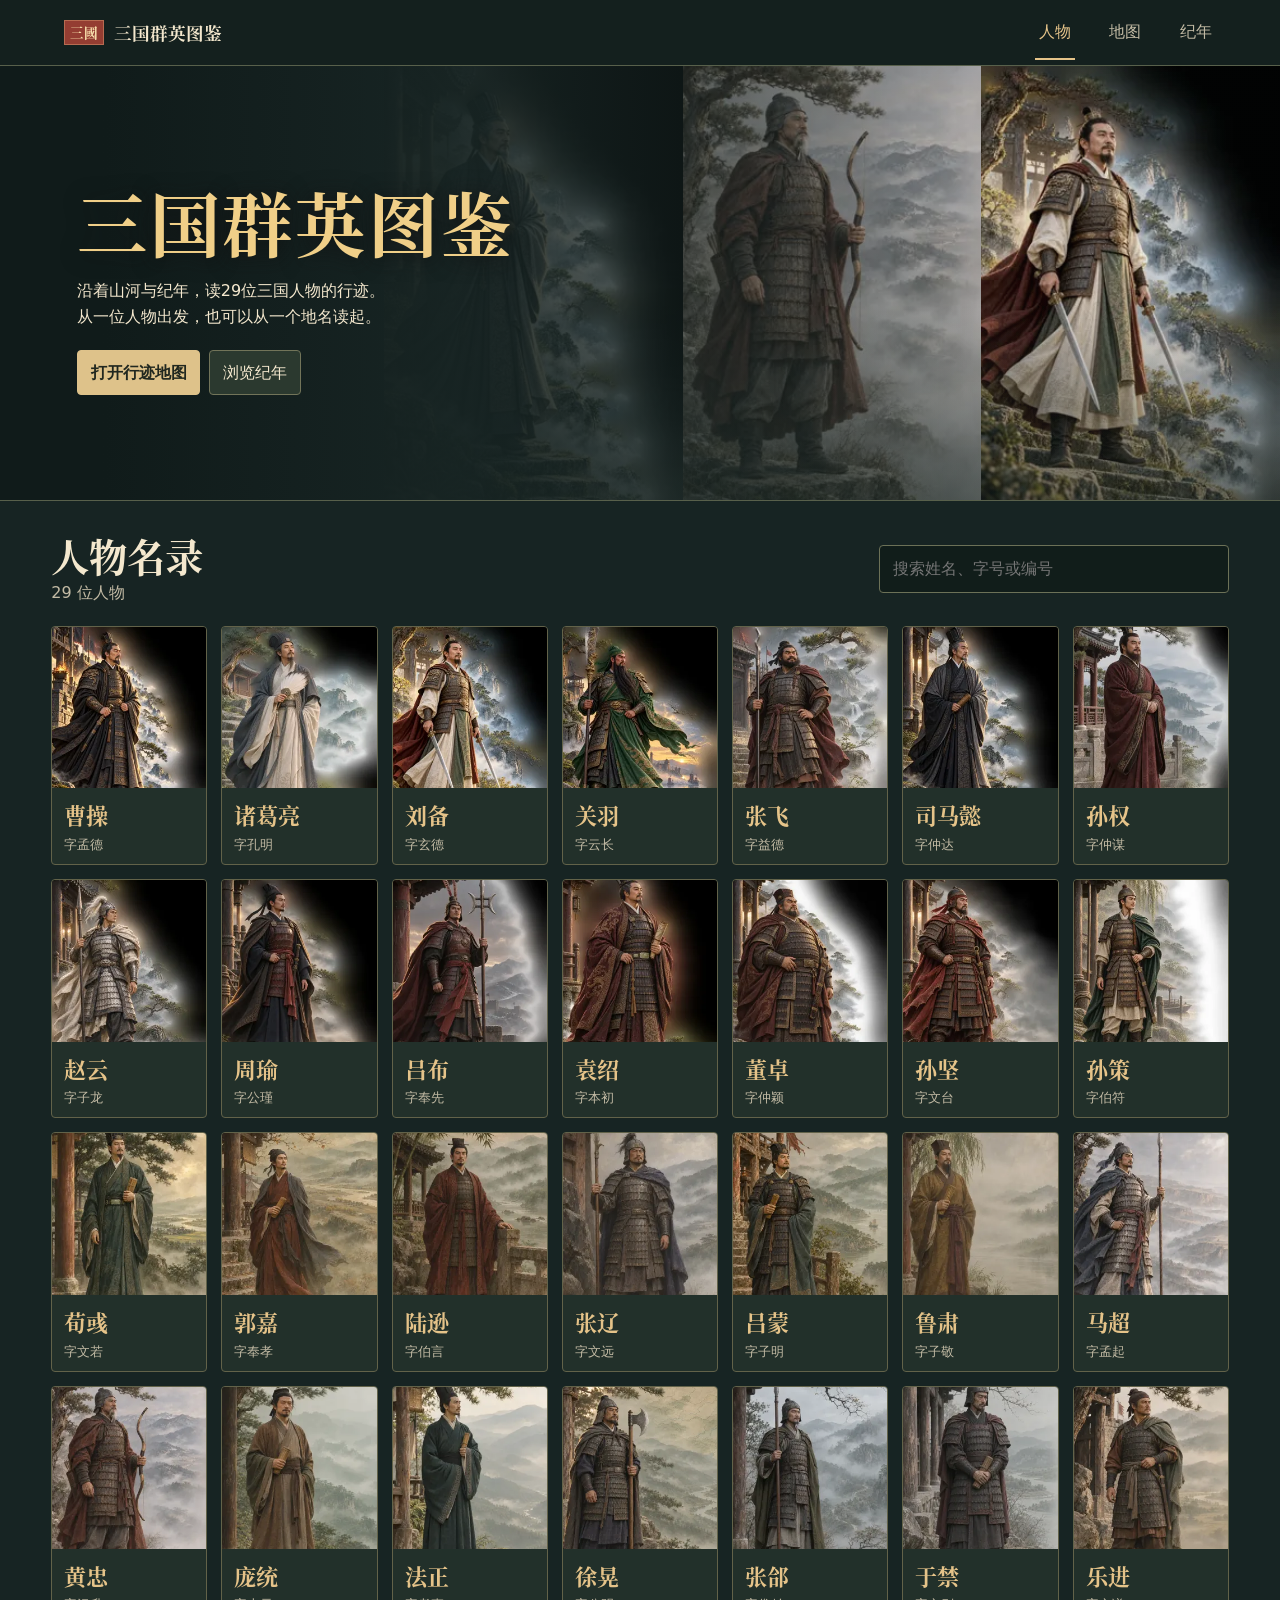
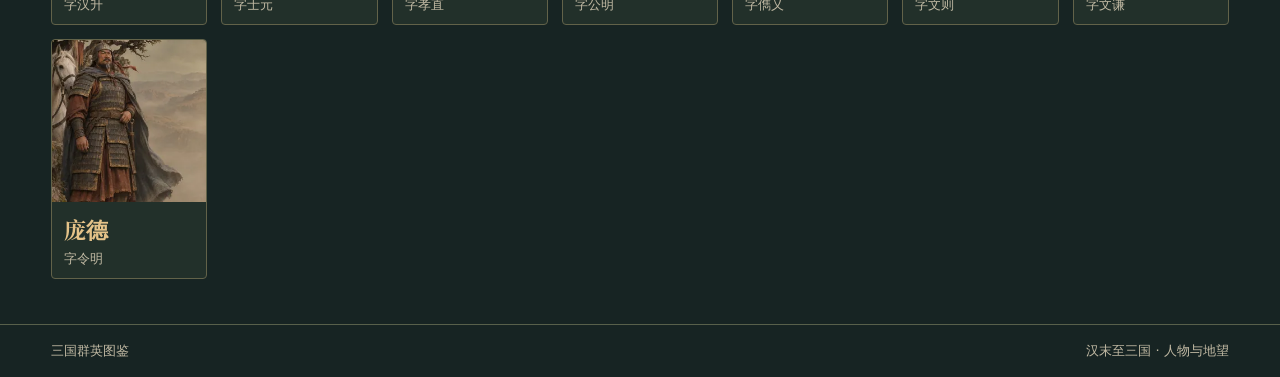
==== sanguo/index.html @ 0a9df4f0 "Publish Three Kingdoms atlas through SG-029" ====
<!doctype html><html lang="zh-CN"><head><meta charset="utf-8"><meta name="viewport" content="width=device-width,initial-scale=1"><meta name="theme-color" content="#172423"><meta name="description" content="按人物、地点和纪年浏览三国群英图鉴"><title>三国群英图鉴</title><link rel="stylesheet" href="style.css"><script defer src="atlas-data.js"></script><script defer src="atlas.js"></script></head><body>
<header><a class="brand" href="#people"><b>三國</b> 三国群英图鉴</a><nav aria-label="主导航"><a href="#people">人物</a><a href="#map">地图</a><a href="#years">纪年</a></nav></header>
<main id="app"></main><footer>三国群英图鉴 <span>汉末至三国 · 人物与地望</span></footer>
<dialog id="plate"><form method="dialog"><button>关闭</button></form><img alt=""></dialog></body></html>
---- sanguo/style.css ----
:root{color-scheme:dark;--bg:#172423;--pane:#202e2a;--line:#58604b;--gold:#e5c389;--ivory:#f4e8ce;--muted:#c2baa4;--serif:"Songti SC","Noto Serif CJK SC","STSong",serif}
*{box-sizing:border-box}body{margin:0;background:var(--bg);color:var(--ivory);font:16px/1.65 system-ui,"PingFang SC","Microsoft YaHei",sans-serif}a{color:inherit;text-decoration:none}a:hover{color:var(--gold)}button,input{font:inherit}button,.action{cursor:pointer;display:inline-block;background:#2b392f;color:var(--ivory);border:1px solid #727459;border-radius:4px;padding:.52rem .8rem}button:hover,.action:hover{color:var(--gold)}:focus-visible{outline:2px solid #ffdc91;outline-offset:3px}h1,h2,h3,p{margin:0}h1,h2,.brand{font-family:var(--serif)}h2{font-size:clamp(1.6rem,3vw,2.45rem);line-height:1.28}h3{line-height:1.4}img{display:block;width:100%}small,.muted{color:var(--muted)}
header{display:flex;align-items:center;justify-content:space-between;gap:10px;min-height:66px;padding:0 max(5vw,17px);border-bottom:1px solid var(--line);background:#14201e}.brand{font-size:1.1rem;display:flex;align-items:center;gap:10px;font-weight:bold}.brand b{background:#943d32;border:1px solid #b76b51;color:#f7deab;font-size:.85rem;padding:0 5px}nav{display:flex;gap:clamp(8px,2.4vw,32px)}nav a{padding:14px 4px;color:var(--muted)}nav a[aria-current]{color:var(--gold);box-shadow:inset 0 -2px var(--gold)}
.hero{position:relative;min-height:435px;border-bottom:1px solid var(--line);display:flex;align-items:center;isolation:isolate;overflow:hidden}.hero::after{content:"";position:absolute;inset:0;background:linear-gradient(90deg,#101b1a 8%,#172423f5 35%,#17242314 81%),linear-gradient(0deg,#15232092,transparent 45%);z-index:-1}.hero-art{position:absolute;inset:0 0 0 30%;z-index:-2;display:grid;grid-template-columns:repeat(3,1fr);background:#50503e}.hero-art img{height:100%;min-height:0;object-fit:cover;object-position:center 24%;filter:saturate(.79)}.hero-copy{padding:37px 6vw;max-width:690px}.hero h1{font-size:clamp(2.85rem,6.7vw,6.4rem);letter-spacing:.04em;color:#f0cf88;line-height:1.11;margin:12px 0 17px;text-shadow:0 2px 22px #111}.hero p{max-width:27rem}.actions{display:flex;flex-wrap:wrap;gap:9px;margin-top:20px}.primary{background:#dec28a;color:#20271f;border-color:#dec28a;font-weight:650}.primary:hover{color:#131c17;background:#f2d8a5}
.wrap{width:min(1260px,92vw);margin:auto;padding:30px 0 45px}.bar{display:flex;align-items:center;justify-content:space-between;gap:14px;margin:0 0 19px}.search{padding:.62rem .8rem;border:1px solid #6c7157;background:#111d1a;color:#fff3d5;border-radius:4px;width:min(100%,350px)}.grid{display:grid;grid-template-columns:repeat(auto-fill,minmax(155px,1fr));gap:14px}.card{overflow:hidden;border:1px solid #626249;background:#22302a;border-radius:4px;display:block}.card:hover{border-color:var(--gold)}.card img{aspect-ratio:4/4.2;object-fit:cover;object-position:center 21%}.card div{padding:9px 12px}.card strong{font-family:var(--serif);font-size:1.38rem;color:var(--gold)}.card small{display:block;font-size:.8rem}
.detail-head{display:grid;grid-template-columns:minmax(170px,265px) 1fr;gap:clamp(18px,4vw,48px);align-items:center;border-bottom:1px solid var(--line);padding-bottom:22px;margin-bottom:22px}.detail-head img{height:218px;object-fit:cover;object-position:center 25%;border:1px solid #7d7455;border-radius:4px}.detail-head h1{font-size:clamp(2.5rem,6vw,5rem);color:var(--gold);line-height:1.1;margin:8px 0}.detail-head p{color:var(--muted)}.split{display:grid;grid-template-columns:minmax(0,1.62fr) minmax(270px,1fr);gap:16px;align-items:start}.canvas{position:relative;background:#293a37;border:1px solid #77745c;border-radius:5px;overflow:hidden}.canvas svg{width:100%;height:clamp(365px,61vh,630px);display:block;touch-action:none;background:#293a37}.mapBtns{position:absolute;top:10px;right:10px;display:grid;gap:5px}.mapBtns button{padding:.35rem .67rem}.map-note{font-size:13px;color:var(--muted);padding:.5rem}.map-point{cursor:pointer}.map-point:hover circle,.map-point:focus circle{stroke:white;stroke-width:3}.map-label{font-weight:650;paint-order:stroke;stroke:#293733;stroke-width:3.2;stroke-linejoin:round;fill:#fff0c8;pointer-events:none}.terrain-label{font:600 20px var(--serif);fill:#394d41;letter-spacing:.2em;pointer-events:none}
.panel{border:1px solid var(--line);background:var(--pane);border-radius:5px;overflow:hidden}.panel-top{padding:14px 15px;border-bottom:1px solid var(--line)}.panel-top p{color:var(--muted);font-size:.9rem}.entries{max-height:600px;overflow:auto}.entry{padding:12px 14px;border-bottom:1px solid #535e48}.entry:last-child{border-bottom:0}.entry.active{background:#3a4534;box-shadow:inset 3px 0 var(--gold)}.entry button{border:0;padding:0;background:none;text-align:left;width:100%;color:var(--ivory)}.entry b,.entry a{color:var(--gold)}.entry p{font-size:.94rem;margin-top:4px}.entry img{max-height:165px;object-fit:cover;margin:9px 0;border-radius:3px}.entry small{font-size:.83rem}.related{display:flex;gap:6px;flex-wrap:wrap;margin-top:10px}.related a{border:1px solid var(--line);padding:2px 7px;color:var(--gold);border-radius:3px}.sources{padding:15px 0;line-height:1.8;color:var(--muted)}.sources a{text-decoration:underline;text-underline-offset:3px}.filters,.year-ctrl,.suggestions{display:flex;gap:8px;align-items:center;flex-wrap:wrap}.filters{margin-bottom:15px}.year-ctrl input[type=number]{width:85px;color:var(--ivory);border:1px solid var(--line);border-radius:4px;background:#14211d;padding:4px 6px}.year-ctrl input[type=range]{accent-color:var(--gold);width:min(37vw,220px)}.suggestions button{padding:.35rem .65rem}.empty{padding:18px;color:var(--muted)}footer{display:flex;gap:14px;justify-content:space-between;padding:15px max(4vw,17px);border-top:1px solid var(--line);color:var(--muted);font-size:.82rem}dialog{background:#172321;border:1px solid var(--gold);padding:9px;color:var(--ivory);width:min(96vw,1300px);max-width:none;max-height:94vh}dialog::backdrop{background:#080f0fdb}dialog form{display:flex;justify-content:flex-end;margin-bottom:8px;position:sticky;left:0}dialog img{min-width:860px}
@media(max-width:730px){.hero{min-height:365px}.hero-art{inset:0 0 0 13%;grid-template-columns:repeat(2,1fr)}.hero-art img:last-child{display:none}.hero::after{background:linear-gradient(90deg,#101b1aef 2%,#172423a0 62%,#17242330),linear-gradient(0deg,#13211fe8,transparent 73%)}.hero-copy{padding:29px 5vw}.bar{align-items:flex-start;flex-direction:column}.search{width:100%}.grid{grid-template-columns:repeat(2,minmax(0,1fr));gap:10px}.split{grid-template-columns:1fr}.detail-head{grid-template-columns:96px 1fr;gap:13px}.detail-head img{height:160px}.detail-head .actions{gap:6px;margin-top:8px}.detail-head .action,.detail-head button{padding:.34rem .47rem}.detail-head h1{margin:3px 0 7px}.canvas svg{height:390px}.entries{max-height:490px}.wrap{padding:23px 0 30px}footer{font-size:.75rem}.brand{font-size:.96rem}header{gap:4px}nav a{font-size:.92rem}}
@font-face{font-family:AtlasSong;src:url(assets/atlas-song.woff) format("woff");font-style:normal;font-weight:700;font-display:swap}
:root{--serif:AtlasSong,"Songti SC","Noto Serif CJK SC","STSong",serif}.detail-head img{height:265px;object-fit:contain;background:#24342d}.mobile-nav{display:none}
@media(max-width:730px){.detail-head img{height:162px}.mobile-nav{display:flex;gap:8px;margin:0 0 12px}.mobile-nav button{flex:1}.entries{max-height:none}.entry img{max-height:195px}}
.hero h1{font-size:clamp(2.3rem,5.5vw,5.3rem);white-space:nowrap}
@media(max-width:730px){.hero h1{font-size:clamp(1.85rem,8.5vw,3.8rem)}}
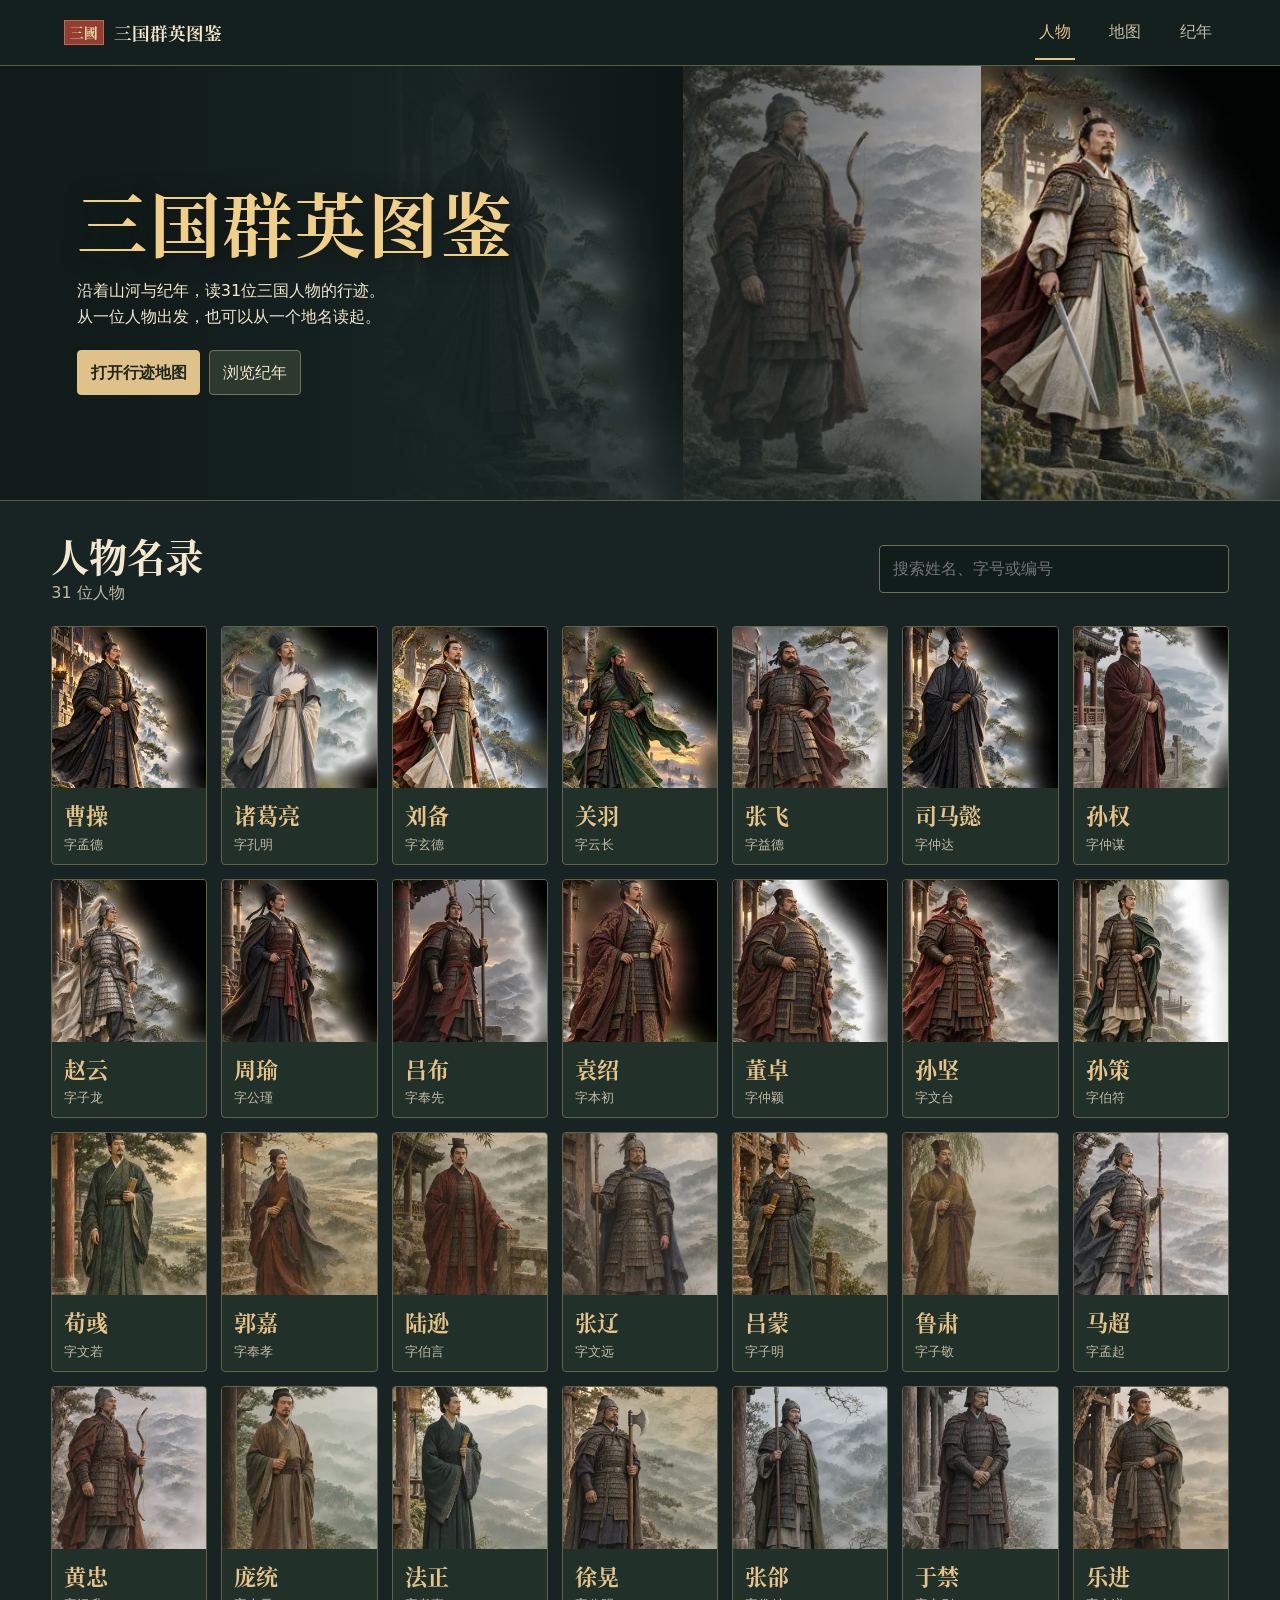
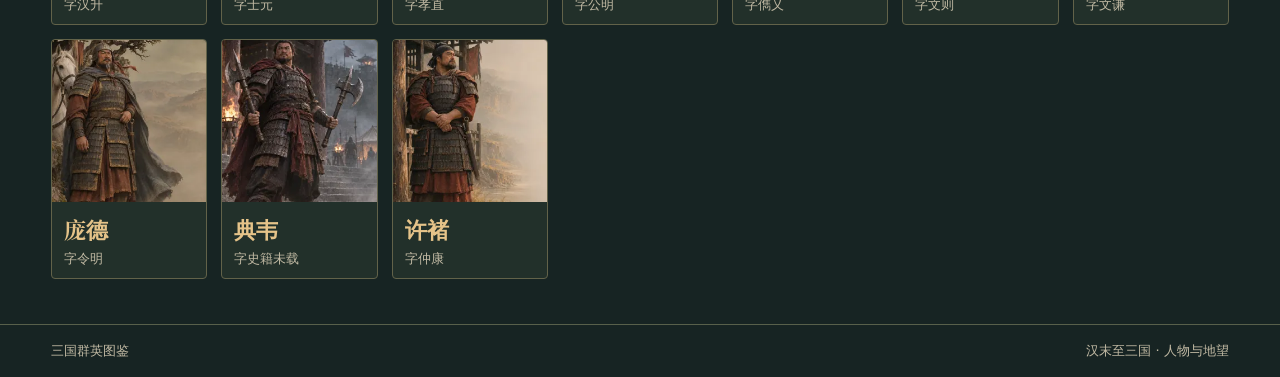
==== commit aafc0663: "Restore Guan Yu illustrations and show scenes in the chronology" ====
--- a/sanguo/index.html
+++ b/sanguo/index.html
@@ -1,4 +1,4 @@
-<!doctype html><html lang="zh-CN"><head><meta charset="utf-8"><meta name="viewport" content="width=device-width,initial-scale=1"><meta name="theme-color" content="#172423"><meta name="description" content="按人物、地点和纪年浏览三国群英图鉴"><title>三国群英图鉴</title><link rel="stylesheet" href="style.css"><script defer src="atlas-data.js"></script><script defer src="atlas.js"></script></head><body>
+<!doctype html><html lang="zh-CN"><head><meta charset="utf-8"><meta name="viewport" content="width=device-width,initial-scale=1"><meta name="theme-color" content="#172423"><meta name="description" content="按人物、地点和纪年浏览三国群英图鉴"><title>三国群英图鉴</title><link rel="stylesheet" href="style.css?v=timeline-2"><script defer src="atlas-data.js?v=timeline-2"></script><script defer src="atlas.js?v=timeline-2"></script></head><body>
 <header><a class="brand" href="#people"><b>三國</b> 三国群英图鉴</a><nav aria-label="主导航"><a href="#people">人物</a><a href="#map">地图</a><a href="#years">纪年</a></nav></header>
 <main id="app"></main><footer>三国群英图鉴 <span>汉末至三国 · 人物与地望</span></footer>
 <dialog id="plate"><form method="dialog"><button>关闭</button></form><img alt=""></dialog></body></html>
--- a/sanguo/style.css
+++ b/sanguo/style.css
@@ -11,3 +11,5 @@
 @media(max-width:730px){.detail-head img{height:162px}.mobile-nav{display:flex;gap:8px;margin:0 0 12px}.mobile-nav button{flex:1}.entries{max-height:none}.entry img{max-height:195px}}
 .hero h1{font-size:clamp(2.3rem,5.5vw,5.3rem);white-space:nowrap}
 @media(max-width:730px){.hero h1{font-size:clamp(1.85rem,8.5vw,3.8rem)}}
+
+.entry .scene{width:auto;max-width:100%;height:auto;max-height:none}.entry .scene[hidden]{display:none}
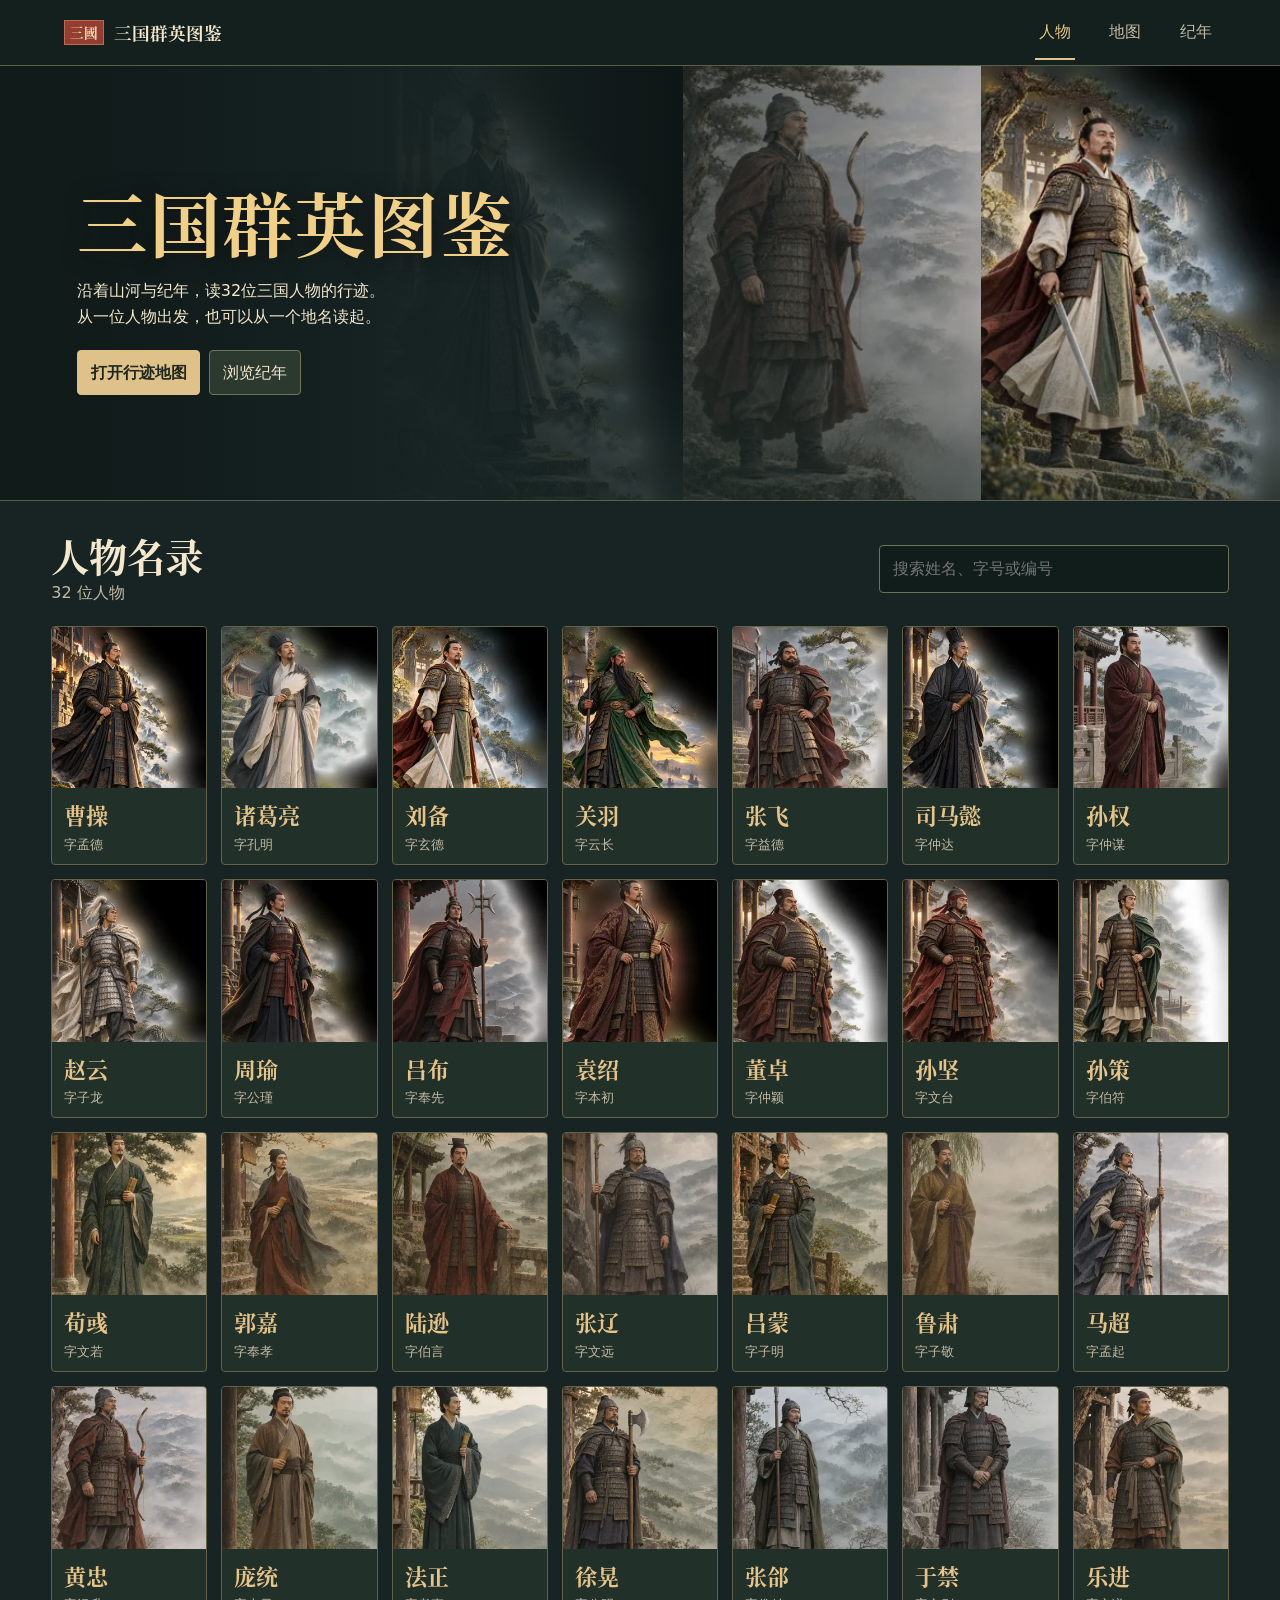
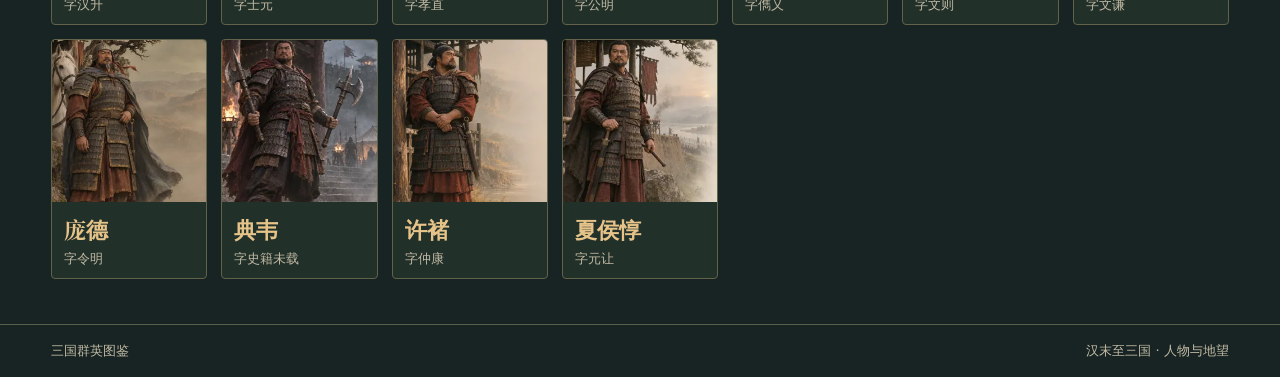
==== commit 49266532: "Publish Xiahou Dun (SG-032) in the Three Kingdoms atlas" ====
--- a/sanguo/index.html
+++ b/sanguo/index.html
@@ -1,4 +1,4 @@
-<!doctype html><html lang="zh-CN"><head><meta charset="utf-8"><meta name="viewport" content="width=device-width,initial-scale=1"><meta name="theme-color" content="#172423"><meta name="description" content="按人物、地点和纪年浏览三国群英图鉴"><title>三国群英图鉴</title><link rel="stylesheet" href="style.css?v=timeline-2"><script defer src="atlas-data.js?v=timeline-2"></script><script defer src="atlas.js?v=timeline-2"></script></head><body>
+<!doctype html><html lang="zh-CN"><head><meta charset="utf-8"><meta name="viewport" content="width=device-width,initial-scale=1"><meta name="theme-color" content="#172423"><meta name="description" content="按人物、地点和纪年浏览三国群英图鉴"><title>三国群英图鉴</title><link rel="stylesheet" href="style.css?v=timeline-3"><script defer src="atlas-data.js?v=timeline-3-sg032"></script><script defer src="atlas.js?v=timeline-3"></script></head><body>
 <header><a class="brand" href="#people"><b>三國</b> 三国群英图鉴</a><nav aria-label="主导航"><a href="#people">人物</a><a href="#map">地图</a><a href="#years">纪年</a></nav></header>
 <main id="app"></main><footer>三国群英图鉴 <span>汉末至三国 · 人物与地望</span></footer>
 <dialog id="plate"><form method="dialog"><button>关闭</button></form><img alt=""></dialog></body></html>
--- a/sanguo/style.css
+++ b/sanguo/style.css
@@ -12,4 +12,4 @@
 .hero h1{font-size:clamp(2.3rem,5.5vw,5.3rem);white-space:nowrap}
 @media(max-width:730px){.hero h1{font-size:clamp(1.85rem,8.5vw,3.8rem)}}
 
-.entry .scene{width:auto;max-width:100%;height:auto;max-height:none}.entry .scene[hidden]{display:none}
+.entry .scene{width:384px;max-width:100%;height:auto;max-height:none;aspect-ratio:3/2}.entry .scene[hidden]{display:none}
